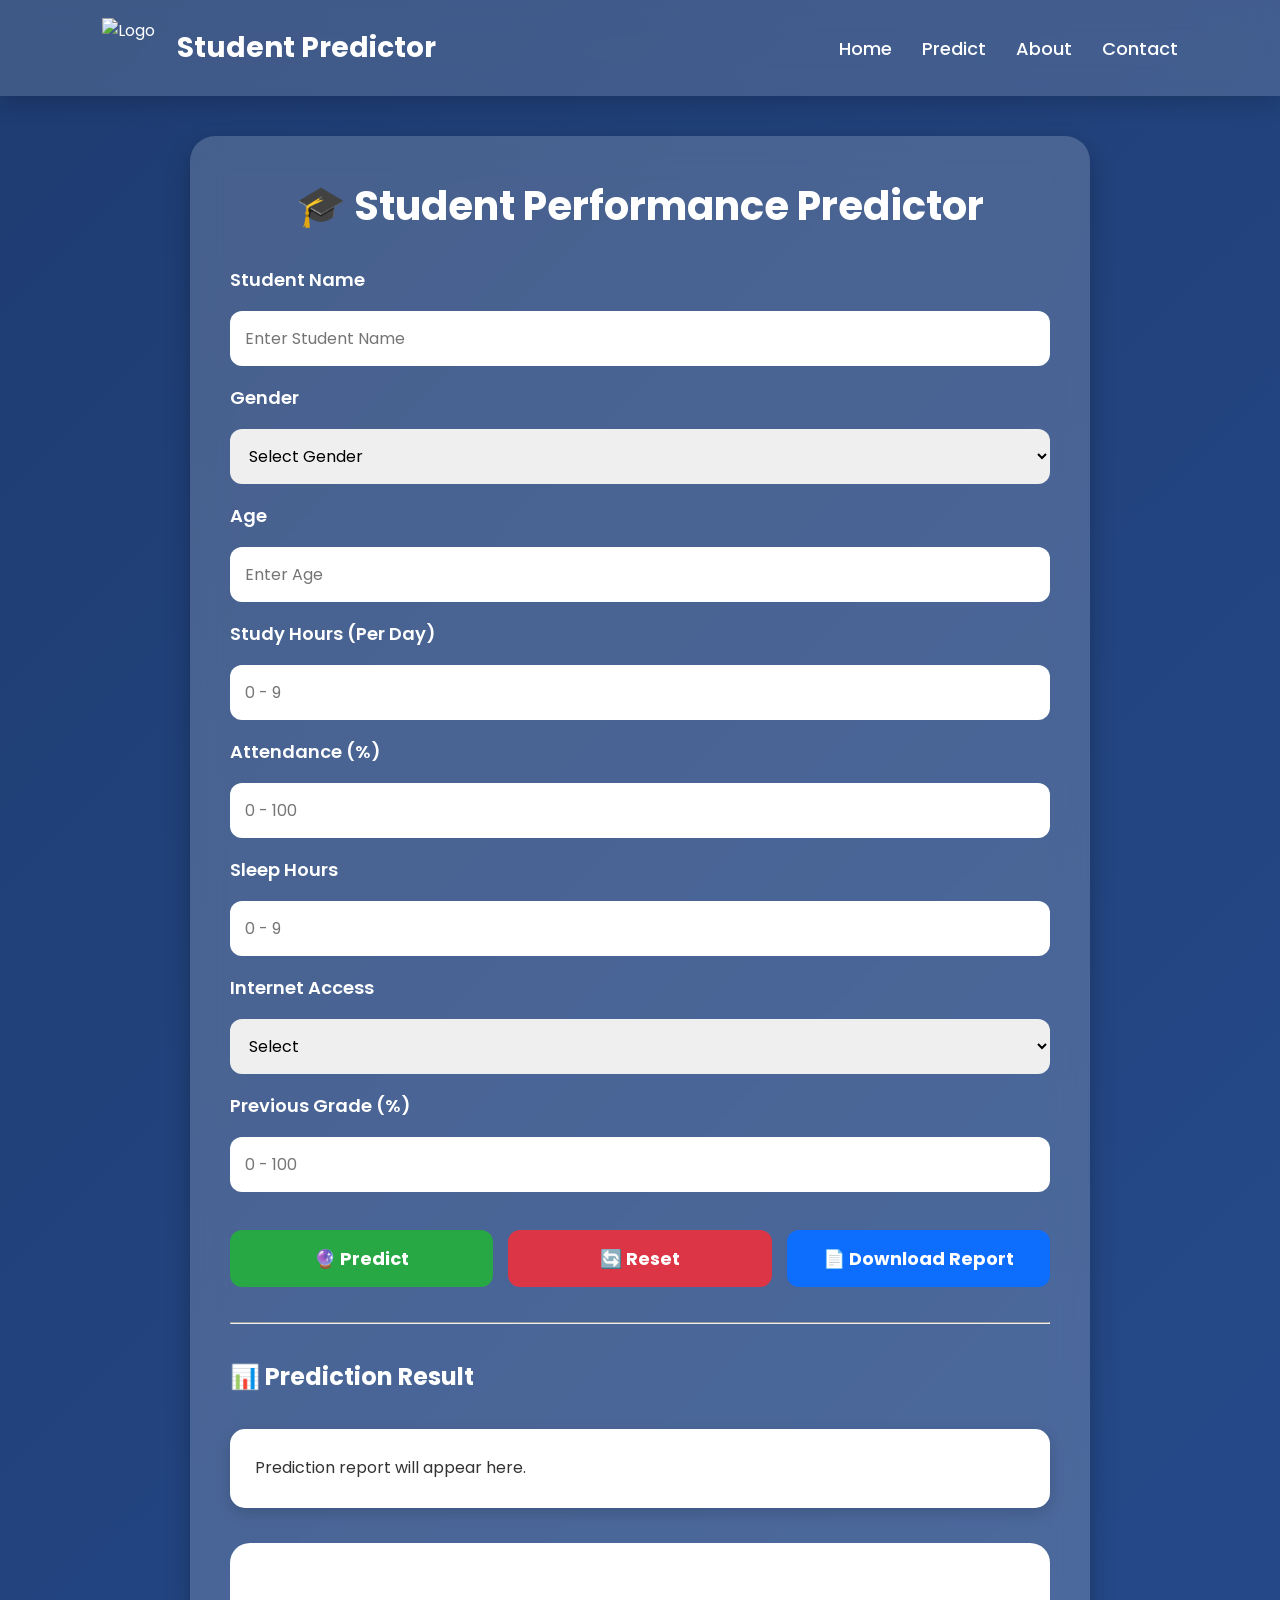
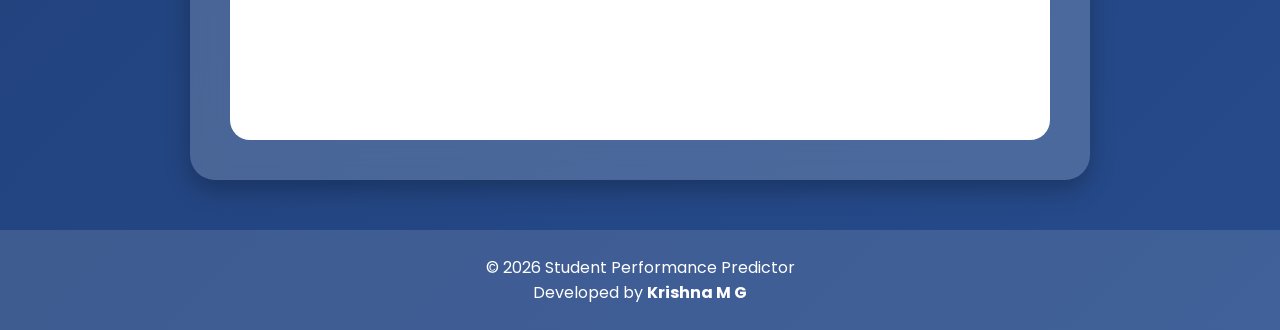
==== index.html @ f746e1c2 "Add files via upload Added all project files and initial version of the Student Performance Predicto" ====
<!DOCTYPE html>
<html lang="en">

<head>

    <meta charset="UTF-8">

    <meta name="viewport" content="width=device-width, initial-scale=1.0">

    <title>Student Performance Predictor</title>

    <link rel="stylesheet" href="style.css">

    <script src="https://cdn.jsdelivr.net/npm/chart.js"></script>

    <script src="https://cdnjs.cloudflare.com/ajax/libs/jspdf/2.5.1/jspdf.umd.min.js"></script>

</head>

<body>

<nav>

    <div class="logo">

        <img src="images/logo.png" alt="Logo">

        <h2>Student Predictor</h2>

    </div>

    <ul>

        <li><a href="home.html">Home</a></li>

        <li><a href="index.html">Predict</a></li>

        <li><a href="about.html">About</a></li>

        <li><a href="contact.html">Contact</a></li>

    </ul>

</nav>

<div class="container">

<h1>🎓 Student Performance Predictor</h1>

<form id="studentForm">
    <label>Student Name</label>

<input
type="text"
id="name"
placeholder="Enter Student Name"
required>


<label>Gender</label>

<select id="gender">

<option value="">Select Gender</option>

<option>Male</option>

<option>Female</option>

</select>

<label>Age</label>

<input
type="number"
id="age"
placeholder="Enter Age"
min="15"
max="30">

<label>Study Hours (Per Day)</label>

<input
type="number"
id="study"
placeholder="0 - 9"
min="0"
max="9">

<label>Attendance (%)</label>

<input
type="number"
id="attendance"
placeholder="0 - 100"
min="0"
max="100">

<label>Sleep Hours</label>

<input
type="number"
id="sleep"
placeholder="0 - 9"
min="0"
max="9">

<label>Internet Access</label>

<select id="internet">

<option value="">Select</option>

<option>Yes</option>

<option>No</option>

</select>

<label>Previous Grade (%)</label>

<input
type="number"
id="grade"
placeholder="0 - 100"
min="0"
max="100">

<div class="buttons">

<button
type="button"
class="predict"
onclick="predictScore()">

🔮 Predict

</button>

<button
type="button"
class="reset"
onclick="clearAll()">

🔄 Reset

</button>

<button
type="button"
class="download"
onclick="downloadPDF()">

📄 Download Report

</button>

</div>

</form>

<hr style="margin:35px 0;">

<h2>📊 Prediction Result</h2>

<div id="result">

Prediction report will appear here.

</div>

<div class="chart-container">

<canvas id="myChart"></canvas>

</div>
</div>

<!-- Performance Dashboard -->

<div id="dashboard" style="display:none; margin-top:40px;">

<h2>📈 Performance Dashboard</h2>

<table>

<tr>
<th>Factor</th>
<th>Score</th>
<th>Status</th>
</tr>

<tr>
<td>📚 Study Hours</td>
<td id="studyScore">0</td>
<td id="studyStatus">-</td>
</tr>

<tr>
<td>🏫 Attendance</td>
<td id="attendanceScore">0</td>
<td id="attendanceStatus">-</td>
</tr>

<tr>
<td>😴 Sleep Hours</td>
<td id="sleepScore">0</td>
<td id="sleepStatus">-</td>
</tr>

<tr>
<td>📝 Previous Grade</td>
<td id="gradeScore">0</td>
<td id="gradeStatus">-</td>
</tr>

</table>

</div>

<!-- Grade -->

<div id="gradeBox" style="display:none;">

<h2>🏆 Grade</h2>

<h1 id="gradeResult" style="color:#0d6efd;"></h1>

</div>

<!-- Performance -->

<div id="performanceBox" style="display:none;">

<h2>⭐ Performance</h2>

<p id="performanceText"></p>

</div>

<!-- Suggestions -->

<div id="suggestionBox" style="display:none;">

<h2>💡 Recommendations</h2>

<ul id="suggestions">

</ul>

</div>

<!-- Progress -->

<div id="progressBox" style="display:none;">

<h2>📊 Overall Performance</h2>

<progress
id="progressBar"
value="0"
max="100"
style="width:100%; height:30px;">
</progress>

<h3 id="progressText"></h3>

</div>

<!-- Footer -->

<footer>

<p>

© 2026 Student Performance Predictor

</p>

<p>

Developed by <strong>Krishna M G</strong>

</p>

</footer>

</div>

<script src="script.js"></script>

</body>

</html>
---- style.css ----
/* ==========================
   Student Performance Predictor
   Developed by Krishna M G
=============================*/

@import url('https://fonts.googleapis.com/css2?family=Poppins:wght@300;400;500;600;700&display=swap');

*{
    margin:0;
    padding:0;
    box-sizing:border-box;
    font-family:'Poppins',sans-serif;
}

body{
    background:linear-gradient(135deg,#1e3c72,#2a5298,#4facfe);
    background-size:300% 300%;
    animation:bgAnimation 10s ease infinite;
    color:#fff;
    min-height:100vh;
}

/* Animated Background */

@keyframes bgAnimation{

0%{
background-position:0% 50%;
}

50%{
background-position:100% 50%;
}

100%{
background-position:0% 50%;
}

}

/* ================= NAVBAR ================= */

nav{

display:flex;
justify-content:space-between;
align-items:center;

padding:18px 8%;

background:rgba(255,255,255,.15);

backdrop-filter:blur(15px);

box-shadow:0 10px 20px rgba(0,0,0,.15);

position:sticky;

top:0;

z-index:1000;

}

.logo{

display:flex;

align-items:center;

gap:15px;

}

.logo img{

width:60px;
height:60px;

}

.logo h2{

font-size:28px;

font-weight:700;

}

nav ul{

display:flex;

list-style:none;

gap:30px;

}

nav ul li a{

text-decoration:none;

color:white;

font-size:18px;

font-weight:500;

transition:.3s;

}

nav ul li a:hover{

color:#ffe600;

}

/* ================= HERO ================= */

.hero{

display:flex;

justify-content:space-between;

align-items:center;

padding:80px 8%;

flex-wrap:wrap;

}

.hero-text{

width:50%;

}

.hero-text h1{

font-size:60px;

margin-bottom:20px;

}

.hero-text h3{

font-size:30px;

margin-bottom:20px;

font-weight:400;

}

.hero-text p{

font-size:18px;

line-height:1.9;

margin-bottom:35px;

}

.hero-image{

width:40%;

text-align:center;

}

.hero-image img{

width:100%;

max-width:430px;

animation:float 3s ease-in-out infinite;

}

@keyframes float{

50%{

transform:translateY(-18px);

}

}

/* ================= BUTTON ================= */

.btn{

display:inline-block;

padding:18px 40px;

background:white;

color:#0077ff;

border-radius:40px;

text-decoration:none;

font-size:20px;

font-weight:bold;

transition:.3s;

}

.btn:hover{

transform:translateY(-5px);

background:#ffe600;

}

/* ================= FEATURES ================= */

.features{

padding:60px 8%;

}

.features h2{

text-align:center;

font-size:40px;

margin-bottom:40px;

}

.feature-box{

display:grid;

grid-template-columns:repeat(auto-fit,minmax(280px,1fr));

gap:30px;

}

.card{

background:rgba(255,255,255,.18);

backdrop-filter:blur(15px);

padding:30px;

border-radius:20px;

box-shadow:0 10px 25px rgba(0,0,0,.2);

transition:.4s;

}

.card:hover{

transform:translateY(-12px);

}

.card h3{

margin-bottom:15px;

font-size:24px;

}

.card p{

line-height:1.8;

}
/* ================= WORKFLOW SECTION ================= */

.workflow{
    padding:60px 8%;
}

.workflow h2{
    text-align:center;
    font-size:40px;
    margin-bottom:40px;
}

.steps{
    display:grid;
    grid-template-columns:repeat(auto-fit,minmax(250px,1fr));
    gap:25px;
}

.step{
    background:rgba(255,255,255,.18);
    backdrop-filter:blur(15px);
    padding:25px;
    border-radius:20px;
    text-align:center;
    transition:.3s;
    box-shadow:0 8px 20px rgba(0,0,0,.2);
}

.step:hover{
    transform:scale(1.05);
}

.step h3{
    margin-bottom:15px;
    font-size:24px;
}

.step p{
    line-height:1.8;
}

/* ================= PREDICTION CONTAINER ================= */

.container{
    width:90%;
    max-width:900px;
    margin:40px auto;
    background:rgba(255,255,255,.18);
    backdrop-filter:blur(18px);
    border-radius:25px;
    padding:40px;
    box-shadow:0 10px 25px rgba(0,0,0,.25);
}

.container h1{
    text-align:center;
    margin-bottom:30px;
    font-size:40px;
}

/* ================= FORM ================= */

form{
    display:grid;
    gap:18px;
}

label{
    font-size:18px;
    font-weight:600;
}

input,
select{

    width:100%;

    padding:15px;

    border:none;

    border-radius:12px;

    font-size:16px;

    outline:none;

    transition:.3s;
}

input:focus,
select:focus{

    box-shadow:0 0 10px #00d4ff;

}

/* ================= BUTTONS ================= */

.buttons{

    display:flex;

    flex-wrap:wrap;

    gap:15px;

    margin-top:20px;

}

button{

    flex:1;

    padding:15px;

    border:none;

    border-radius:12px;

    cursor:pointer;

    font-size:18px;

    font-weight:bold;

    transition:.3s;

}

.predict{

    background:#28a745;

    color:white;

}

.predict:hover{

    background:#1d8d37;

}

.reset{

    background:#dc3545;

    color:white;

}

.reset:hover{

    background:#bb2d3b;

}

.download{

    background:#0d6efd;

    color:white;

}

.download:hover{

    background:#0b5ed7;

}

/* ================= RESULT ================= */

#result{

    margin-top:35px;

    background:white;

    color:#333;

    border-radius:15px;

    padding:25px;

    line-height:1.8;

    box-shadow:0 5px 15px rgba(0,0,0,.15);

}

#result h2,
#result h3{
    color:#0d6efd;
}

/* ================= TABLE ================= */

table{
    width:100%;
    border-collapse:collapse;
    margin-top:15px;
}

table th{

    background:#0d6efd;

    color:white;

    padding:12px;

}

table td{

    padding:12px;

    border:1px solid #ddd;

}

/* ================= CHART ================= */

.chart-container{

    margin-top:35px;

    background:white;

    border-radius:20px;

    padding:20px;

}

/* ================= FOOTER ================= */

footer{

    margin-top:50px;

    padding:25px;

    text-align:center;

    background:rgba(255,255,255,.12);

}

/* ================= RESPONSIVE ================= */

@media(max-width:900px){

    nav{

        flex-direction:column;

    }

    nav ul{

        margin-top:15px;

        flex-wrap:wrap;

        justify-content:center;

    }

    .hero{

        flex-direction:column;

        text-align:center;

    }

    .hero-text,
    .hero-image{

        width:100%;

    }

    .hero-text h1{

        font-size:42px;

    }

    .hero-image{

        margin-top:40px;

    }

    .buttons{

        flex-direction:column;

    }

}
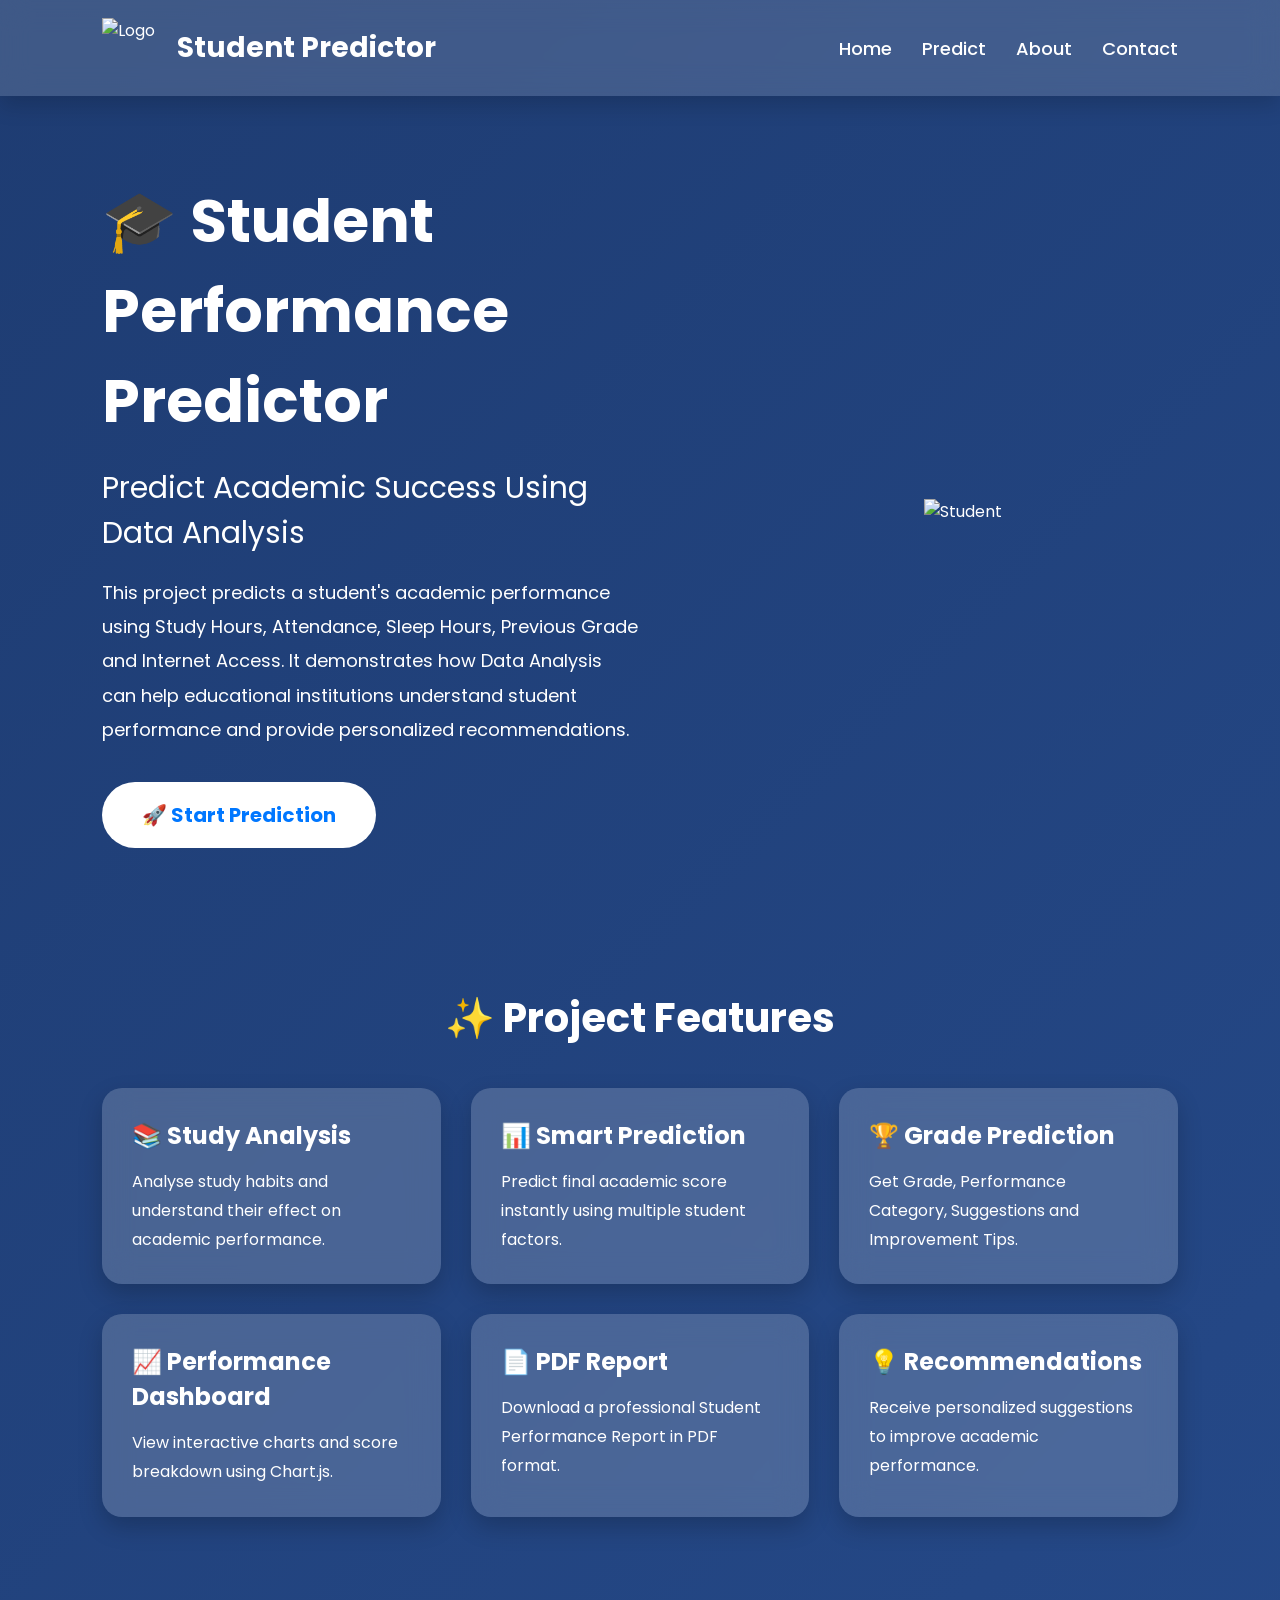
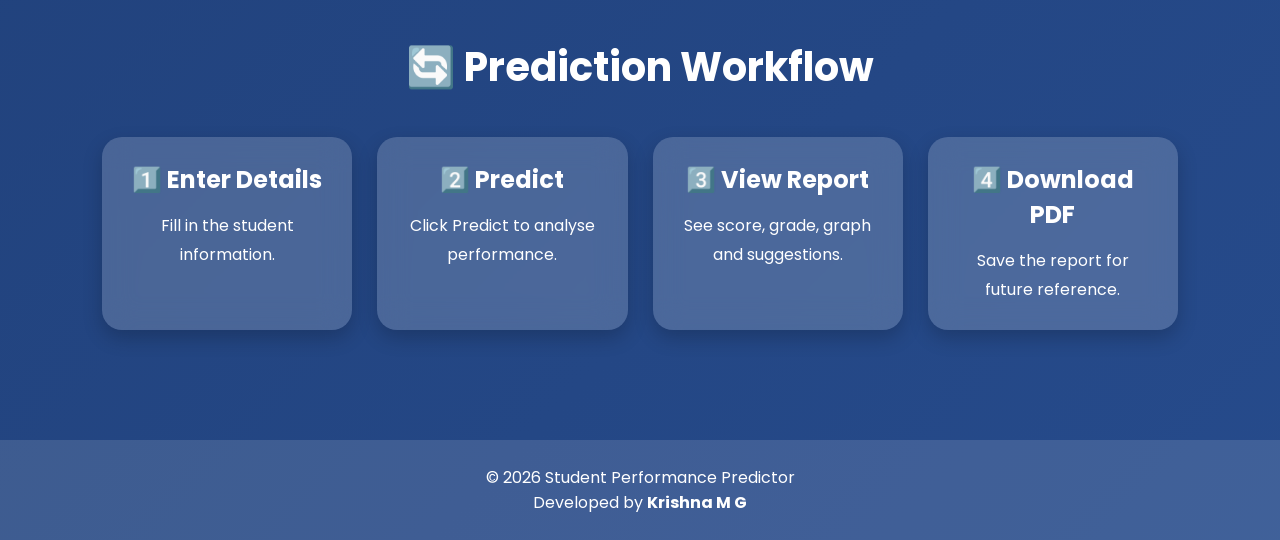
==== commit 6c419b00: "Rename home.html to index.html" ====
--- a/index.html
+++ b/index.html
@@ -2,293 +2,207 @@
 <html lang="en">
 
 <head>
-
     <meta charset="UTF-8">
-
     <meta name="viewport" content="width=device-width, initial-scale=1.0">
-
     <title>Student Performance Predictor</title>
 
     <link rel="stylesheet" href="style.css">
-
-    <script src="https://cdn.jsdelivr.net/npm/chart.js"></script>
-
-    <script src="https://cdnjs.cloudflare.com/ajax/libs/jspdf/2.5.1/jspdf.umd.min.js"></script>
-
 </head>
 
 <body>
 
-<nav>
-
-    <div class="logo">
-
-        <img src="images/logo.png" alt="Logo">
-
-        <h2>Student Predictor</h2>
-
-    </div>
-
-    <ul>
-
-        <li><a href="home.html">Home</a></li>
-
-        <li><a href="index.html">Predict</a></li>
-
-        <li><a href="about.html">About</a></li>
-
-        <li><a href="contact.html">Contact</a></li>
-
-    </ul>
-
-</nav>
-
-<div class="container">
-
-<h1>🎓 Student Performance Predictor</h1>
-
-<form id="studentForm">
-    <label>Student Name</label>
-
-<input
-type="text"
-id="name"
-placeholder="Enter Student Name"
-required>
-
-
-<label>Gender</label>
-
-<select id="gender">
-
-<option value="">Select Gender</option>
-
-<option>Male</option>
-
-<option>Female</option>
-
-</select>
-
-<label>Age</label>
-
-<input
-type="number"
-id="age"
-placeholder="Enter Age"
-min="15"
-max="30">
-
-<label>Study Hours (Per Day)</label>
-
-<input
-type="number"
-id="study"
-placeholder="0 - 9"
-min="0"
-max="9">
-
-<label>Attendance (%)</label>
-
-<input
-type="number"
-id="attendance"
-placeholder="0 - 100"
-min="0"
-max="100">
-
-<label>Sleep Hours</label>
-
-<input
-type="number"
-id="sleep"
-placeholder="0 - 9"
-min="0"
-max="9">
-
-<label>Internet Access</label>
-
-<select id="internet">
-
-<option value="">Select</option>
-
-<option>Yes</option>
-
-<option>No</option>
-
-</select>
-
-<label>Previous Grade (%)</label>
-
-<input
-type="number"
-id="grade"
-placeholder="0 - 100"
-min="0"
-max="100">
-
-<div class="buttons">
-
-<button
-type="button"
-class="predict"
-onclick="predictScore()">
-
-🔮 Predict
-
-</button>
-
-<button
-type="button"
-class="reset"
-onclick="clearAll()">
-
-🔄 Reset
-
-</button>
-
-<button
-type="button"
-class="download"
-onclick="downloadPDF()">
-
-📄 Download Report
-
-</button>
-
-</div>
-
-</form>
-
-<hr style="margin:35px 0;">
-
-<h2>📊 Prediction Result</h2>
-
-<div id="result">
-
-Prediction report will appear here.
-
-</div>
-
-<div class="chart-container">
-
-<canvas id="myChart"></canvas>
-
-</div>
-</div>
-
-<!-- Performance Dashboard -->
-
-<div id="dashboard" style="display:none; margin-top:40px;">
-
-<h2>📈 Performance Dashboard</h2>
-
-<table>
-
-<tr>
-<th>Factor</th>
-<th>Score</th>
-<th>Status</th>
-</tr>
-
-<tr>
-<td>📚 Study Hours</td>
-<td id="studyScore">0</td>
-<td id="studyStatus">-</td>
-</tr>
-
-<tr>
-<td>🏫 Attendance</td>
-<td id="attendanceScore">0</td>
-<td id="attendanceStatus">-</td>
-</tr>
-
-<tr>
-<td>😴 Sleep Hours</td>
-<td id="sleepScore">0</td>
-<td id="sleepStatus">-</td>
-</tr>
-
-<tr>
-<td>📝 Previous Grade</td>
-<td id="gradeScore">0</td>
-<td id="gradeStatus">-</td>
-</tr>
-
-</table>
-
-</div>
-
-<!-- Grade -->
-
-<div id="gradeBox" style="display:none;">
-
-<h2>🏆 Grade</h2>
-
-<h1 id="gradeResult" style="color:#0d6efd;"></h1>
-
-</div>
-
-<!-- Performance -->
-
-<div id="performanceBox" style="display:none;">
-
-<h2>⭐ Performance</h2>
-
-<p id="performanceText"></p>
-
-</div>
-
-<!-- Suggestions -->
-
-<div id="suggestionBox" style="display:none;">
-
-<h2>💡 Recommendations</h2>
-
-<ul id="suggestions">
-
-</ul>
-
-</div>
-
-<!-- Progress -->
-
-<div id="progressBox" style="display:none;">
-
-<h2>📊 Overall Performance</h2>
-
-<progress
-id="progressBar"
-value="0"
-max="100"
-style="width:100%; height:30px;">
-</progress>
-
-<h3 id="progressText"></h3>
-
-</div>
-
-<!-- Footer -->
-
-<footer>
-
-<p>
-
-© 2026 Student Performance Predictor
-
-</p>
-
-<p>
-
-Developed by <strong>Krishna M G</strong>
-
-</p>
-
-</footer>
-
-</div>
-
-<script src="script.js"></script>
+    <nav>
+
+        <div class="logo">
+
+            <img src="images/logo.png" alt="Logo">
+
+            <h2>Student Predictor</h2>
+
+        </div>
+
+        <ul>
+
+            <li><a href="home.html">Home</a></li>
+
+            <li><a href="index.html">Predict</a></li>
+
+            <li><a href="about.html">About</a></li>
+
+            <li><a href="contact.html">Contact</a></li>
+
+        </ul>
+
+    </nav>
+
+    <section class="hero">
+
+        <div class="hero-text">
+
+            <h1>🎓 Student Performance Predictor</h1>
+
+            <h3>Predict Academic Success Using Data Analysis</h3>
+
+            <p>
+
+                This project predicts a student's academic performance
+                using Study Hours, Attendance, Sleep Hours,
+                Previous Grade and Internet Access.
+
+                It demonstrates how Data Analysis can help educational
+                institutions understand student performance and
+                provide personalized recommendations.
+
+            </p>
+
+            <a href="index.html" class="btn">
+                🚀 Start Prediction
+            </a>
+
+        </div>
+
+        <div class="hero-image">
+
+            <img src="images/student.png" alt="Student">
+
+        </div>
+
+    </section>
+
+    <section class="features">
+
+        <h2>✨ Project Features</h2>
+
+        <div class="feature-box">
+
+            <div class="card">
+
+                <h3>📚 Study Analysis</h3>
+
+                <p>
+
+                    Analyse study habits and understand
+                    their effect on academic performance.
+
+                </p>
+
+            </div>
+
+            <div class="card">
+
+                <h3>📊 Smart Prediction</h3>
+
+                <p>
+
+                    Predict final academic score instantly
+                    using multiple student factors.
+
+                </p>
+
+            </div>
+
+            <div class="card">
+
+                <h3>🏆 Grade Prediction</h3>
+
+                <p>
+
+                    Get Grade, Performance Category,
+                    Suggestions and Improvement Tips.
+
+                </p>
+
+            </div>
+
+            <div class="card">
+
+                <h3>📈 Performance Dashboard</h3>
+
+                <p>
+
+                    View interactive charts and score
+                    breakdown using Chart.js.
+
+                </p>
+
+            </div>
+
+            <div class="card">
+
+                <h3>📄 PDF Report</h3>
+
+                <p>
+
+                    Download a professional Student
+                    Performance Report in PDF format.
+
+                </p>
+
+            </div>
+
+            <div class="card">
+
+                <h3>💡 Recommendations</h3>
+
+                <p>
+
+                    Receive personalized suggestions
+                    to improve academic performance.
+
+                </p>
+
+            </div>
+
+        </div>
+
+    </section>
+
+    <section class="workflow">
+
+        <h2>🔄 Prediction Workflow</h2>
+
+        <div class="steps">
+
+            <div class="step">
+                <h3>1️⃣ Enter Details</h3>
+                <p>Fill in the student information.</p>
+            </div>
+
+            <div class="step">
+                <h3>2️⃣ Predict</h3>
+                <p>Click Predict to analyse performance.</p>
+            </div>
+
+            <div class="step">
+                <h3>3️⃣ View Report</h3>
+                <p>See score, grade, graph and suggestions.</p>
+            </div>
+
+            <div class="step">
+                <h3>4️⃣ Download PDF</h3>
+                <p>Save the report for future reference.</p>
+            </div>
+
+        </div>
+
+    </section>
+
+    <footer>
+
+        <p>
+
+            © 2026 Student Performance Predictor
+
+        </p>
+
+        <p>
+
+            Developed by <strong>Krishna M G</strong>
+
+        </p>
+
+    </footer>
 
 </body>
 
-</html>+</html>
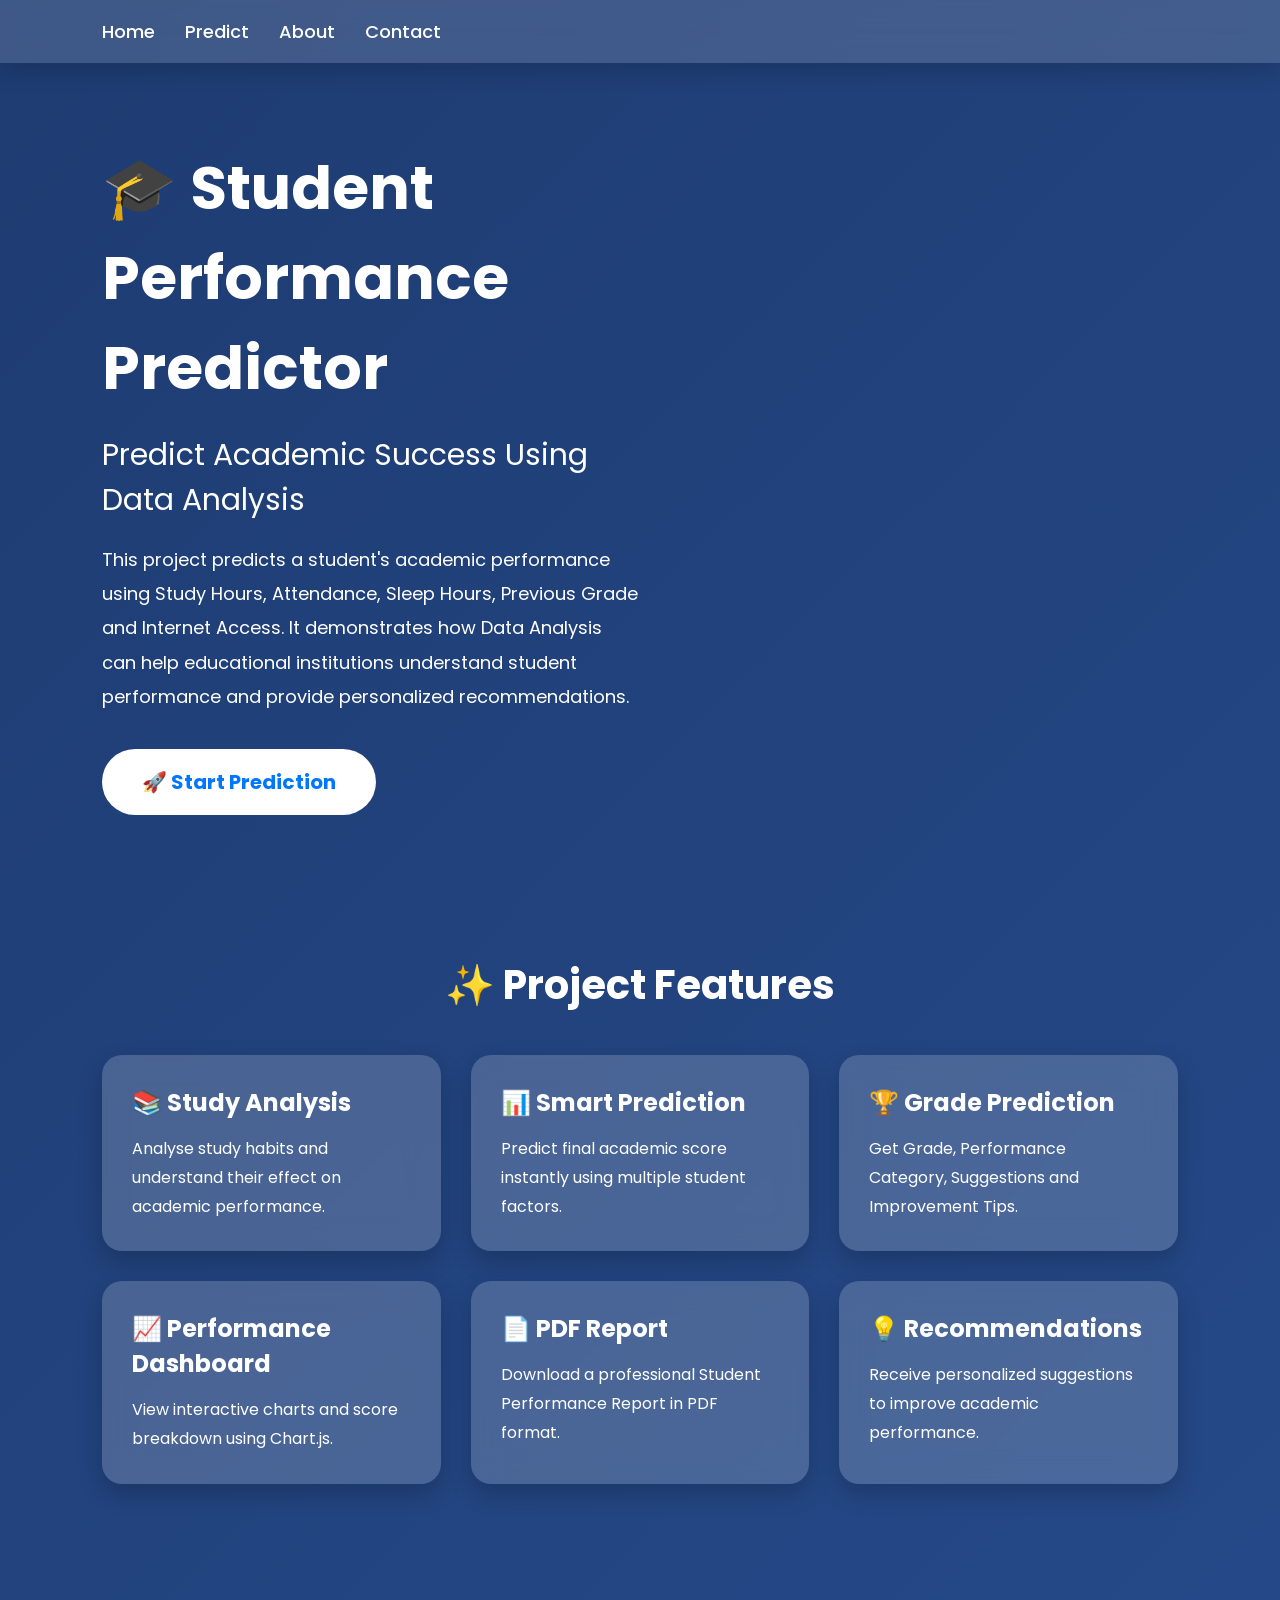
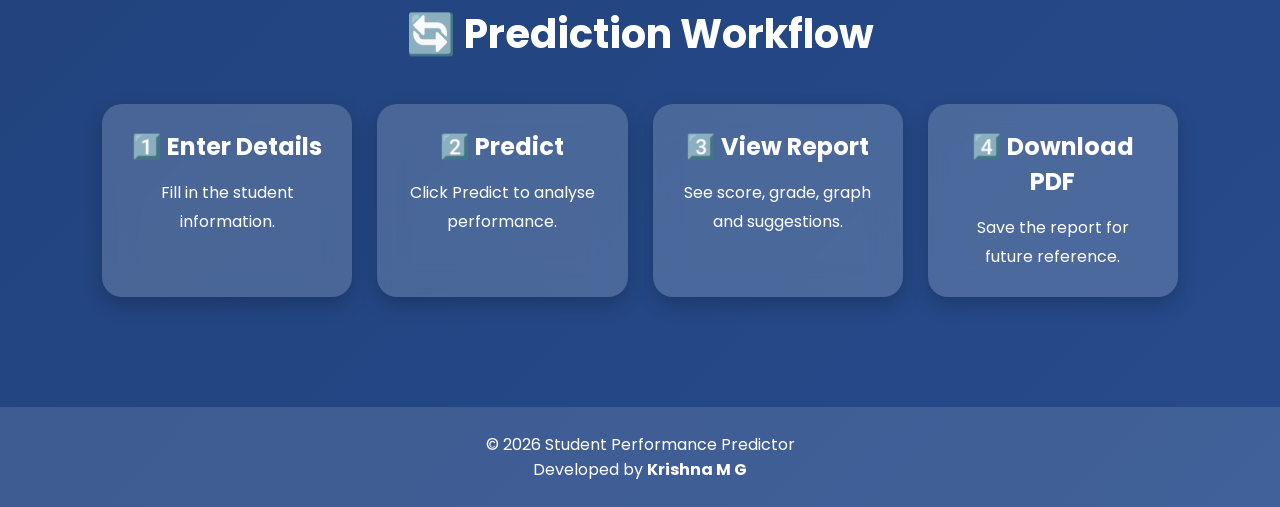
==== commit 2469ab85: "Update index.html" ====
--- a/index.html
+++ b/index.html
@@ -13,19 +13,12 @@
 
     <nav>
 
-        <div class="logo">
-
-            <img src="images/logo.png" alt="Logo">
-
-            <h2>Student Predictor</h2>
-
-        </div>
+        
 
         <ul>
 
-            <li><a href="home.html">Home</a></li>
-
-            <li><a href="index.html">Predict</a></li>
+            <li><a href="index.html">Home</a></li>
+            <li><a href="predict.html">Predict</a></li>
 
             <li><a href="about.html">About</a></li>
 
@@ -55,17 +48,13 @@
 
             </p>
 
-            <a href="index.html" class="btn">
+            <a href="predict.html" class="btn">
                 🚀 Start Prediction
             </a>
 
         </div>
 
-        <div class="hero-image">
-
-            <img src="images/student.png" alt="Student">
-
-        </div>
+        
 
     </section>
 
